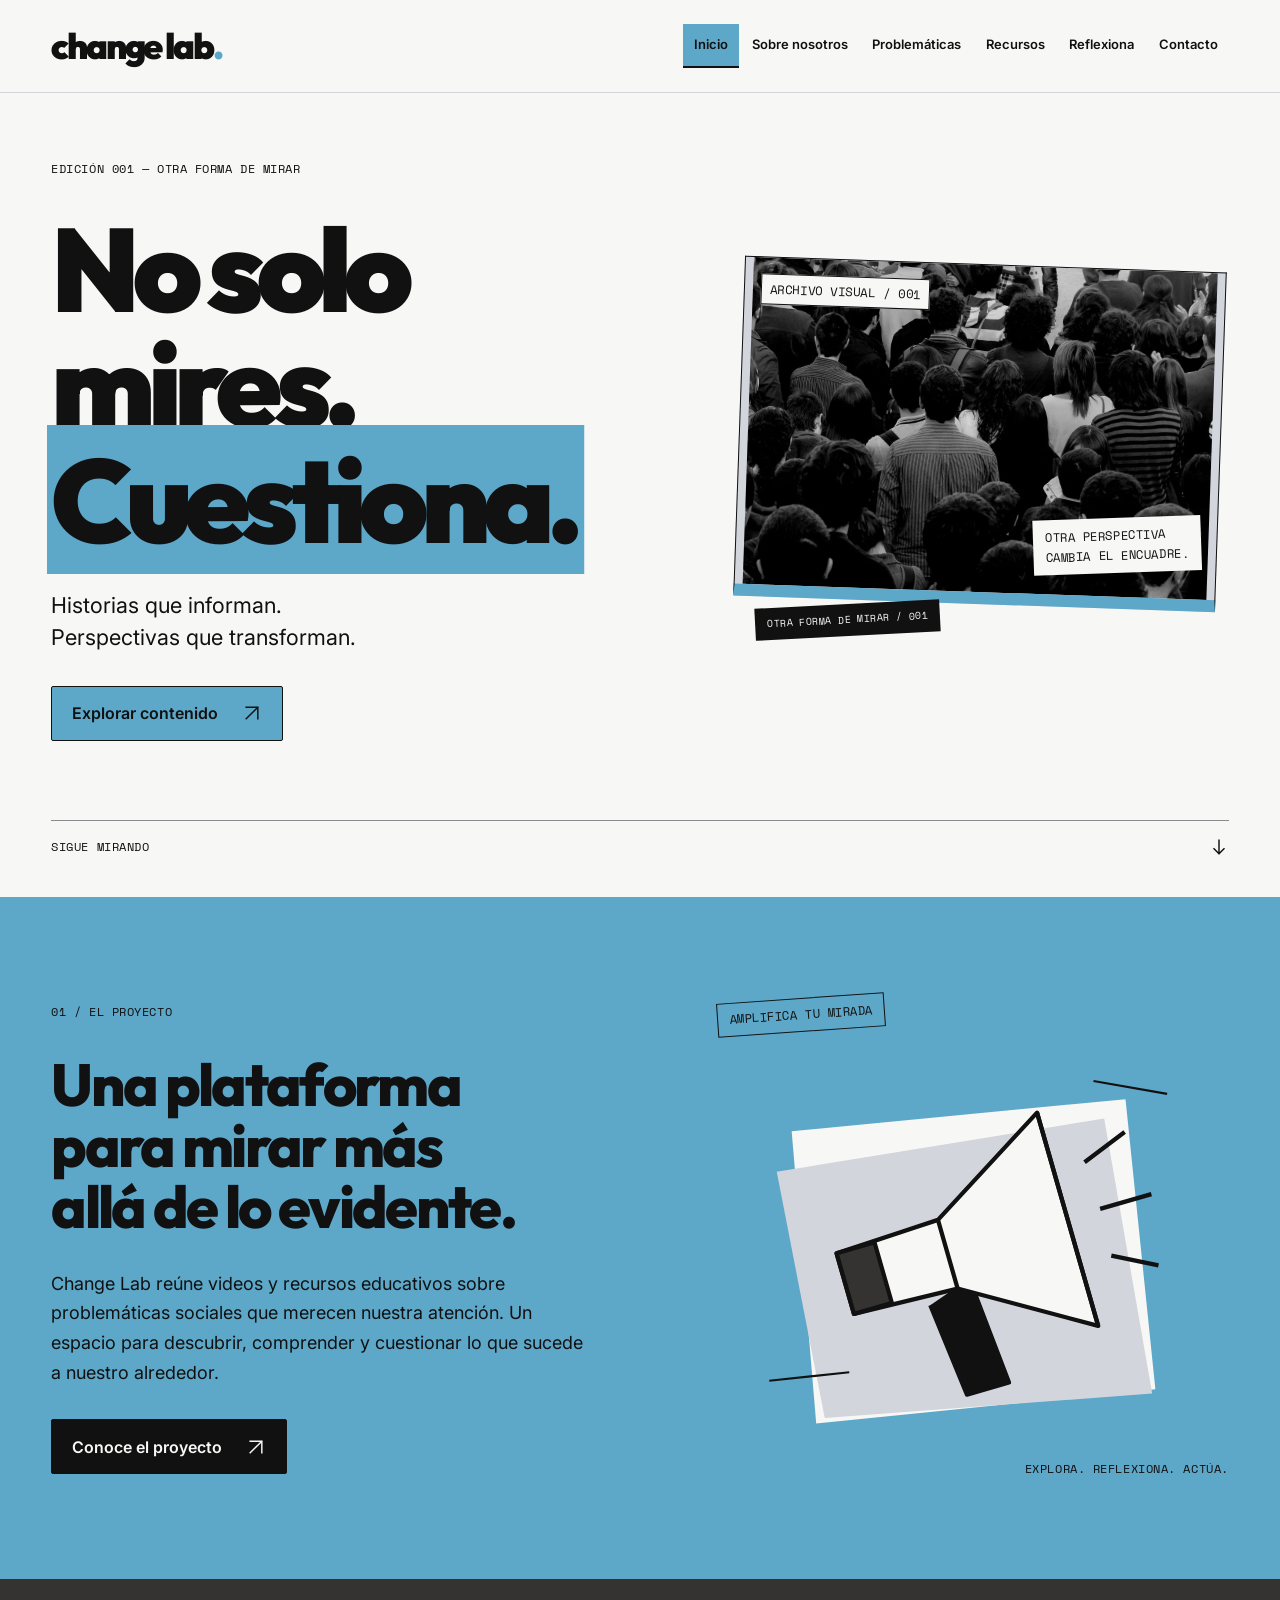
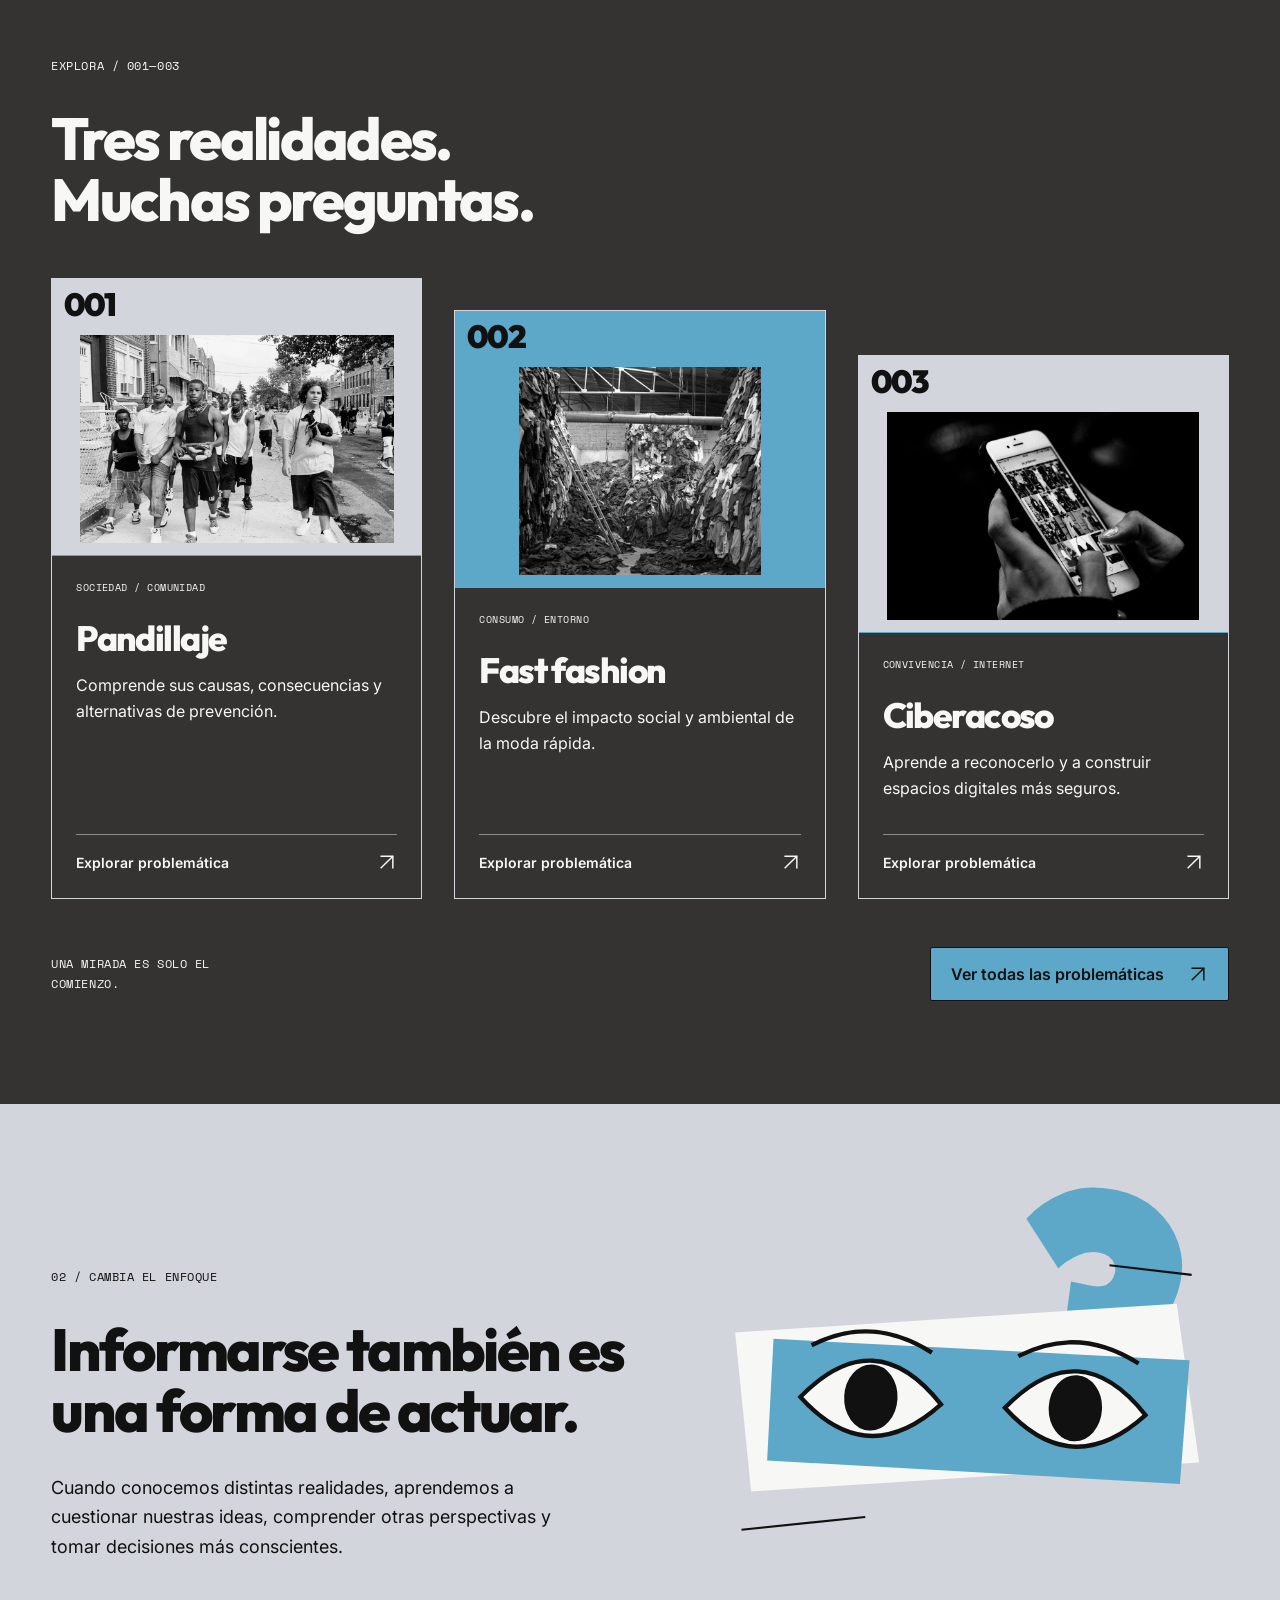
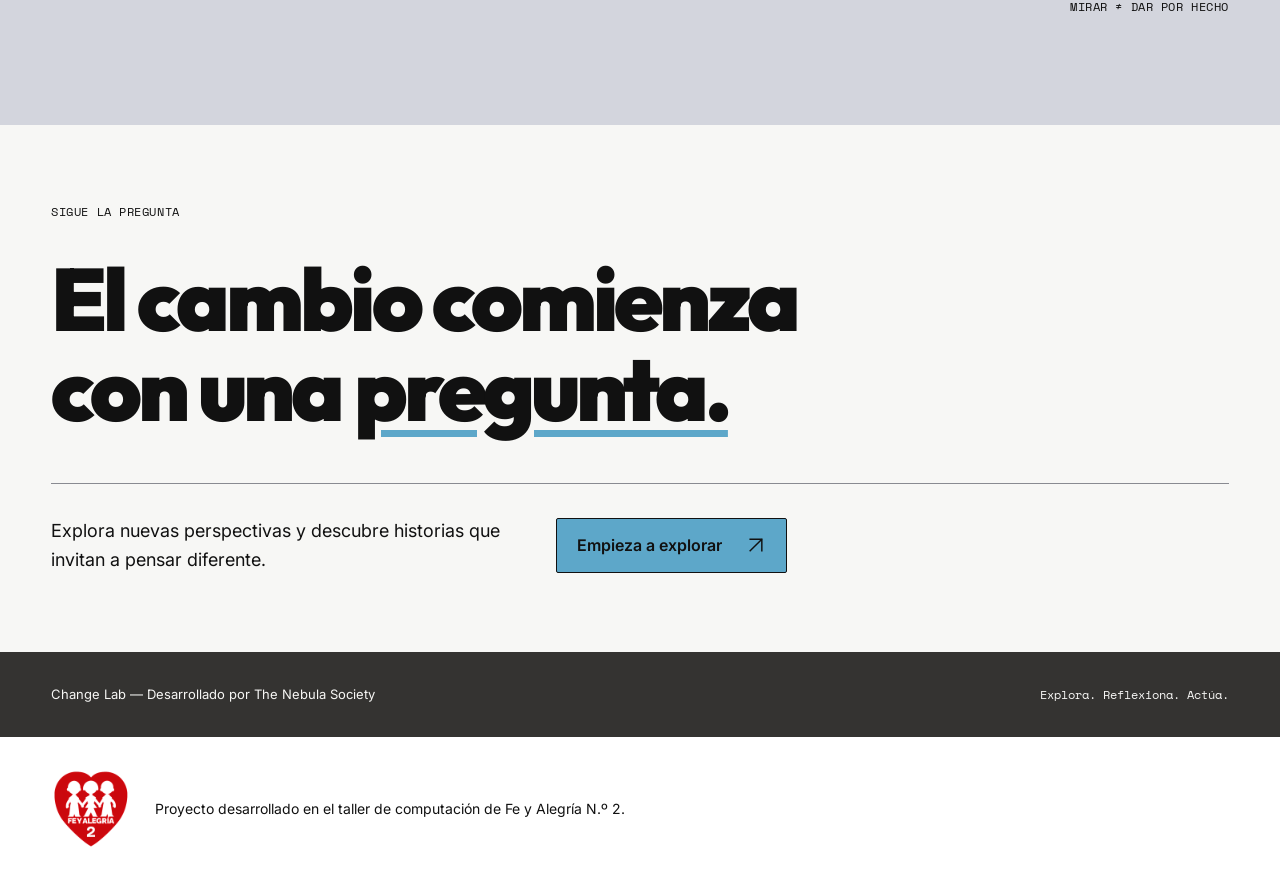
==== index.html @ 7f09cd7e "Primera version de Change Lab" ====
﻿<!doctype html>
<html lang="es">
<head>
  <meta charset="utf-8">
  <meta name="viewport" content="width=device-width, initial-scale=1">
  <meta name="description" content="Una plataforma educativa gratuita para explorar problemáticas sociales a través de contenido audiovisual. Un proyecto del equipo estudiantil The Nebula Society.">
  <meta name="theme-color" content="#F7F7F5">
  <title>Inicio — Change Lab</title>
  <link rel="preconnect" href="https://fonts.googleapis.com">
  <link rel="preconnect" href="https://fonts.gstatic.com" crossorigin>
  <link href="https://fonts.googleapis.com/css2?family=Inter:wght@400;600&amp;family=Outfit:wght@800;900&amp;family=Space+Mono:wght@400&amp;display=swap" rel="stylesheet">
  <link rel="stylesheet" href="css/styles.css">
  <link rel="stylesheet" href="css/components.css">
  <link rel="stylesheet" href="css/responsive.css">
  <link rel="stylesheet" href="css/home.css">
  <script type="module" src="js/main.js"></script>
  <script type="module" src="js/home.js"></script>
</head>
<body>
  <a class="skip-link" href="#contenido">Saltar al contenido</a>
  <header class="site-header">
    <div class="container header-inner">
      <a class="brand" href="index.html" aria-label="Change Lab — Inicio">change lab<span class="brand__dot" aria-hidden="true">.</span></a>
      <button class="menu-toggle" type="button" aria-expanded="false" aria-controls="navegacion" hidden>Menú <svg class="icon" viewBox="0 0 24 24" aria-hidden="true" focusable="false"><path d="M4 6h16M4 12h16M4 18h16"/></svg></button>
      <nav class="site-nav" id="navegacion" aria-label="Navegación principal">
        <a href="index.html" aria-current="page">Inicio</a>
        <a href="sobre-nosotros.html">Sobre nosotros</a>
        <a href="problematicas.html">Problemáticas</a>
        <a href="recursos.html">Recursos</a>
        <a href="reflexiona.html">Reflexiona</a>
        <a href="contacto.html">Contacto</a>
      </nav>
    </div>
  </header>
  <main class="home" id="contenido" tabindex="-1">
    <section class="home-hero container" aria-labelledby="page-title">
      <div class="home-hero__copy">
        <p class="eyebrow">EDICIÓN 001 — OTRA FORMA DE MIRAR</p>
        <h1 id="page-title">No solo mires.<br><span>Cuestiona.</span></h1>
        <p class="home-hero__subtitle">Historias que informan.<br>Perspectivas que transforman.</p>
        <a class="button button--primary" href="problematicas.html">Explorar contenido <svg class="icon" viewBox="0 0 24 24" aria-hidden="true" focusable="false"><path d="M5 19 19 5M5 5h14v14"/></svg></a>
      </div>
      <div class="cover-art cover-art--photo" aria-hidden="true">
        <div class="cover-art__frame">
          <img class="cover-art__photo" src="assets/images/hero/multitud-web.webp" width="1200" height="846" alt="" decoding="async" fetchpriority="high">
          <span class="label cover-art__index">ARCHIVO VISUAL / 001</span>
          <svg class="cover-art__crowd" viewBox="0 0 480 560" focusable="false">
            <defs>
              <pattern id="print-dots" width="6" height="6" patternUnits="userSpaceOnUse"><circle cx="1" cy="1" r=".7" fill="currentColor"/></pattern>
              <symbol id="crowd-person" viewBox="0 0 80 190"><circle cx="40" cy="32" r="23"/><path d="M3 190V98Q3 66 40 66T77 98V190Z"/></symbol>
            </defs>
            <path fill="var(--off-white)" d="m26 67 417-35 27 460-426 39Z"/>
            <g fill="var(--charcoal)" opacity=".8">
              <use href="#crowd-person" x="-24" y="100" width="96" height="228"/>
              <use href="#crowd-person" x="68" y="78" width="96" height="228"/>
              <use href="#crowd-person" x="162" y="65" width="96" height="228"/>
              <use href="#crowd-person" x="257" y="84" width="96" height="228"/>
              <use href="#crowd-person" x="351" y="60" width="96" height="228"/>
              <use href="#crowd-person" x="438" y="100" width="96" height="228"/>
            </g>
            <g fill="var(--ink)">
              <use href="#crowd-person" x="-55" y="268" width="120" height="285"/>
              <use href="#crowd-person" x="56" y="256" width="120" height="285"/>
              <use href="#crowd-person" x="292" y="245" width="120" height="285"/>
              <use href="#crowd-person" x="403" y="275" width="120" height="285"/>
            </g>
            <path fill="url(#print-dots)" d="M0 0h480v560H0z" opacity=".2"/>
            <use href="#crowd-person" x="162" y="214" width="140" height="332" fill="var(--blue)" transform="rotate(-5 232 380)"/>
            <path d="m151 220 24-24m-39-6 28-8m21-23 3-26" fill="none" stroke="var(--ink)" stroke-width="3"/>
          </svg>
          <span class="cover-art__caption label">Otra perspectiva<br>cambia el encuadre.</span>
        </div>
        <span class="cover-art__stamp label">OTRA FORMA DE MIRAR / 001</span>
      </div>
      <a class="scroll-cue label" href="#proyecto">Sigue mirando <svg class="icon" viewBox="0 0 24 24" aria-hidden="true" focusable="false"><path d="M12 4v16m-6-6 6 6 6-6"/></svg></a>
    </section>

    <section class="surface--blue section-shell home-intro" id="proyecto" aria-labelledby="intro-title">
      <div class="container editorial-grid" data-reveal>
        <div class="intro-copy">
          <p class="eyebrow">01 / EL PROYECTO</p>
          <h2 id="intro-title">Una plataforma para mirar más allá de lo evidente.</h2>
          <p class="section-copy">Change Lab reúne videos y recursos educativos sobre problemáticas sociales que merecen nuestra atención. Un espacio para descubrir, comprender y cuestionar lo que sucede a nuestro alrededor.</p>
          <a class="button" href="sobre-nosotros.html">Conoce el proyecto <svg class="icon" viewBox="0 0 24 24" aria-hidden="true" focusable="false"><path d="M5 19 19 5M5 5h14v14"/></svg></a>
        </div>
        <div class="megaphone-art" aria-hidden="true">
          <span class="label megaphone-art__tag">AMPLIFICA TU MIRADA</span>
          <svg viewBox="0 0 480 400" focusable="false">
            <path d="m70 93 313-30 28 272-318 32Z" fill="var(--off-white)"/>
            <path d="m56 131 307-50 45 258-307 23Z" fill="var(--fog)"/>
            <g transform="rotate(-16 240 200)" stroke="var(--ink)" stroke-width="4" stroke-linejoin="round">
              <path d="m186 243 10 90h41l-9-104" fill="var(--ink)"/>
              <path d="m115 172 100-4 117-71v208l-117-70-100-4Z" fill="var(--off-white)"/>
              <path d="M115 172h37v59h-37Z" fill="var(--charcoal)"/>
              <path d="M215 168v67m117-138v208" fill="none"/>
              <path d="m362 154 44-17m-42 63h50m-52 45 40 21" fill="none"/>
            </g>
            <path d="m49 327 75-8m229-273 69 12" stroke="var(--ink)" stroke-width="2"/>
          </svg>
          <span class="label megaphone-art__note">Explora. Reflexiona. Actúa.</span>
        </div>
      </div>
    </section>

    <section class="surface--dark section-shell home-topics" aria-labelledby="topics-title">
      <div class="container">
        <header class="topics-heading" data-reveal>
          <p class="eyebrow">EXPLORA / 001—003</p>
          <h2 id="topics-title">Tres realidades.<br>Muchas preguntas.</h2>
        </header>
        <div class="topics-grid">
          <article class="topic" data-reveal>
            <a class="card topic-card" href="problematicas.html">
              <div class="topic-art topic-art--street topic-art--photo"><img src="assets/images/problematicas/pandillaje-web.webp" width="1000" height="663" loading="lazy" decoding="async" alt="Personas caminando por una calle de un barrio; fotografía de contexto comunitario."><span class="topic-art__number" aria-hidden="true">001</span></div>
              <div class="topic-card__body"><span class="label">SOCIEDAD / COMUNIDAD</span><h3 class="card__title">Pandillaje</h3><p class="card__description">Comprende sus causas, consecuencias y alternativas de prevención.</p><span class="topic-card__link">Explorar problemática <svg class="icon" viewBox="0 0 24 24" aria-hidden="true" focusable="false"><path d="M5 19 19 5M5 5h14v14"/></svg></span></div>
            </a>
          </article>
          <article class="topic" data-reveal>
            <a class="card topic-card" href="problematicas.html">
              <div class="topic-art topic-art--fashion topic-art--photo"><img src="assets/images/problematicas/fast-fashion.jpg" width="700" height="600" loading="lazy" decoding="async" alt="Prendas y retazos textiles acumulados en un almacén."><span class="topic-art__number" aria-hidden="true">002</span></div>
              <div class="topic-card__body"><span class="label">CONSUMO / ENTORNO</span><h3 class="card__title">Fast fashion</h3><p class="card__description">Descubre el impacto social y ambiental de la moda rápida.</p><span class="topic-card__link">Explorar problemática <svg class="icon" viewBox="0 0 24 24" aria-hidden="true" focusable="false"><path d="M5 19 19 5M5 5h14v14"/></svg></span></div>
            </a>
          </article>
          <article class="topic" data-reveal>
            <a class="card topic-card" href="problematicas.html">
              <div class="topic-art topic-art--digital topic-art--photo"><img src="assets/images/problematicas/ciberacoso-web.webp" width="900" height="600" loading="lazy" decoding="async" alt="Manos utilizando un teléfono móvil con una red social."><span class="topic-art__number" aria-hidden="true">003</span></div>
              <div class="topic-card__body"><span class="label">CONVIVENCIA / INTERNET</span><h3 class="card__title">Ciberacoso</h3><p class="card__description">Aprende a reconocerlo y a construir espacios digitales más seguros.</p><span class="topic-card__link">Explorar problemática <svg class="icon" viewBox="0 0 24 24" aria-hidden="true" focusable="false"><path d="M5 19 19 5M5 5h14v14"/></svg></span></div>
            </a>
          </article>
        </div>
        <div class="topics-bottom"><span class="label">Una mirada es solo el comienzo.</span><a class="button button--primary" href="problematicas.html">Ver todas las problemáticas <svg class="icon" viewBox="0 0 24 24" aria-hidden="true" focusable="false"><path d="M5 19 19 5M5 5h14v14"/></svg></a></div>
      </div>
    </section>

    <section class="surface--fog section-shell home-reflection" aria-labelledby="reflection-title">
      <div class="container editorial-grid" data-reveal>
        <div>
          <p class="eyebrow">02 / CAMBIA EL ENFOQUE</p>
          <h2 id="reflection-title">Informarse también es una forma de actuar.</h2>
          <p class="section-copy">Cuando conocemos distintas realidades, aprendemos a cuestionar nuestras ideas, comprender otras perspectivas y tomar decisiones más conscientes.</p>
        </div>
        <div class="eyes-art" aria-hidden="true">
          <span class="eyes-art__question">?</span>
          <svg viewBox="0 0 480 360" focusable="false">
            <path d="m17 112 414-27 21 149-420 27Z" fill="var(--off-white)"/>
            <path d="m53 118 390 20-9 116-387-22Z" fill="var(--blue)"/>
            <g transform="rotate(3 240 180)" stroke="var(--ink)" stroke-width="4">
              <path d="M78 181q66-75 132 0-66 66-132 0Zm192 0q66-75 132 0-66 66-132 0Z" fill="var(--off-white)"/>
              <ellipse cx="144" cy="178" rx="23" ry="29" fill="var(--ink)"/><ellipse cx="336" cy="178" rx="23" ry="29" fill="var(--ink)"/>
              <path d="M86 132q55-32 113 1m81-1q55-32 113 1" fill="none"/>
            </g>
            <path d="m23 297 116-12m229-236 77 9" stroke="var(--ink)" stroke-width="2"/>
          </svg>
          <span class="label eyes-art__note">MIRAR ≠ DAR POR HECHO</span>
        </div>
      </div>
    </section>

    <section class="surface--paper section-shell home-closing" aria-labelledby="closing-title">
      <div class="container" data-reveal>
        <p class="eyebrow">SIGUE LA PREGUNTA</p>
        <h2 id="closing-title">El cambio comienza con una <span>pregunta.</span></h2>
        <div class="closing-bottom"><p>Explora nuevas perspectivas y descubre historias que invitan a pensar diferente.</p><a class="button button--primary" href="problematicas.html">Empieza a explorar <svg class="icon" viewBox="0 0 24 24" aria-hidden="true" focusable="false"><path d="M5 19 19 5M5 5h14v14"/></svg></a></div>
      </div>
    </section>
  </main>
  <footer class="site-footer">
    <div class="container footer-inner">
      <p>Change Lab — Desarrollado por The Nebula Society</p>
      <p class="footer-note">Explora. Reflexiona. Actúa.</p>
    </div>
    <div class="institution-credit"><div class="container institution-credit__inner"><img src="assets/images/identidad/logo-fya-web.webp" width="800" height="800" loading="lazy" decoding="async" alt="Fe y Alegría N.º 2"><p>Proyecto desarrollado en el taller de computación de Fe y Alegría N.º 2.</p></div></div>
  </footer>
</body>
</html>
---- css/styles.css ----
﻿/* CHANGE LAB — tokens oficiales y fundamentos. */
:root {
  color-scheme: light;
  --blue: #5DA7C9;
  --fog: #D3D5DD;
  --charcoal: #343331;
  --off-white: #F7F7F5;
  --ink: #111111;
  --color-bg: var(--off-white);
  --color-surface: var(--off-white);
  --color-surface-muted: var(--fog);
  --color-surface-accent: var(--blue);
  --color-surface-dark: var(--charcoal);
  --color-text: var(--ink);
  --color-muted: var(--charcoal);
  --color-on-accent: var(--ink);
  --color-on-dark: var(--off-white);
  --color-border: #898B91;
  --color-border-subtle: var(--fog);
  --color-focus: var(--ink);
  --font-body: 'Inter', 'Segoe UI', Arial, sans-serif;
  --font-display: 'Outfit', 'Arial Black', 'Segoe UI', sans-serif;
  --font-label: 'Space Mono', Consolas, monospace;
  --text-label: clamp(.6875rem, .65rem + .15vw, .8125rem);
  --text-body: clamp(1rem, .95rem + .25vw, 1.125rem);
  --text-title: clamp(2.75rem, 1.6rem + 5vw, 6.5rem);
  --radius-sm: .125rem;
  --radius-md: .25rem;
  --shadow-card: .375rem .375rem 0 var(--fog);
  --space-1: .5rem;
  --space-2: 1rem;
  --space-3: 1.5rem;
  --space-4: 2rem;
  --space-5: 3rem;
  --space-6: clamp(3rem, 6vw, 5rem);
  --space-7: clamp(4rem, 8vw, 7rem);
  --content-width: 84rem;
  --page-gutter: clamp(1.25rem, 4vw, 4rem);
  --motion-fast: 160ms;
}
* { box-sizing: border-box; }
body { margin: 0; min-height: 100vh; min-height: 100svh; display: flex; flex-direction: column; background: var(--color-bg); color: var(--color-text); font-family: var(--font-body); font-size: var(--text-body); line-height: 1.65; }
a { color: inherit; text-underline-offset: .25em; text-decoration-thickness: .08em; }
a:hover { text-decoration-thickness: .14em; }
button { font: inherit; }
:focus-visible { outline: 3px solid var(--color-focus); outline-offset: 5px; }
[hidden] { display: none !important; }
::selection { background: var(--ink); color: var(--off-white); }
.container { width: min(calc(100% - var(--page-gutter) * 2), var(--content-width)); margin-inline: auto; }
main { flex: 1; }
main:focus { outline: none; }
h1, h2, h3, p { margin: 0; }
h1, h2, h3, .section-heading { font-family: var(--font-display); font-weight: 800; line-height: 1.03; letter-spacing: -.045em; text-wrap: balance; }
h1 { max-width: 18ch; font-size: var(--text-title); overflow-wrap: anywhere; }
h2, .section-heading { font-size: clamp(2rem, 1.3rem + 3vw, 4rem); }
h3 { font-size: clamp(1.375rem, 1.1rem + 1vw, 2rem); }
.hero { padding-block: var(--space-6) var(--space-7); }
.eyebrow, .label { font-family: var(--font-label); font-size: var(--text-label); font-weight: 400; line-height: 1.6; letter-spacing: .045em; text-transform: uppercase; }
.eyebrow { margin-bottom: var(--space-4); }
.hero__slogan { margin-top: var(--space-3); font-family: var(--font-display); font-size: clamp(1.625rem, 1.25rem + 1.8vw, 3rem); font-weight: 800; line-height: 1.12; letter-spacing: -.035em; text-wrap: balance; }
.hero__description { max-width: 52ch; margin-top: var(--space-4); color: var(--color-muted); }
.hero .button { margin-top: var(--space-4); }
.hero--home { display: grid; gap: var(--space-5); }
.hero--home h1 { font-size: clamp(4rem, 2.5rem + 7vw, 10rem); font-weight: 900; letter-spacing: -.065em; }
.hero__copy { min-width: 0; }
/* Área reservada para fotografías autorizadas, sin solicitudes de imágenes vacías. */
.hero__visual { position: relative; min-height: 17rem; aspect-ratio: 4 / 3; background: var(--fog); border: 1px solid var(--color-border); isolation: isolate; }
.hero__visual::before { content: ''; position: absolute; inset: 12% -1px -1px 24%; background: var(--blue); clip-path: polygon(18% 0, 100% 10%, 100% 100%, 0 100%); z-index: -1; }
.hero__visual::after { content: ''; position: absolute; width: 30%; height: 1px; top: 10%; left: 7%; background: var(--ink); transform: rotate(-8deg); }
.hero__visual-note { position: absolute; inset: auto var(--space-3) var(--space-3); font-family: var(--font-label); font-size: var(--text-label); line-height: 1.6; }
.documentary-image { display: block; width: 100%; height: 100%; object-fit: cover; filter: grayscale(1); }
.collage-cutout { position: absolute; inset: auto 0 0 auto; max-width: 75%; max-height: 90%; object-fit: contain; }
/* Superficies reutilizables: cada variante define también el color del texto. */
.surface--blue { background: var(--blue); color: var(--ink); --color-muted: var(--ink); }
.surface--fog { background: var(--fog); color: var(--ink); --color-muted: var(--charcoal); }
.surface--paper { background: var(--off-white); color: var(--ink); --color-muted: var(--charcoal); }
.surface--dark { background: var(--charcoal); color: var(--off-white); --color-muted: var(--off-white); --color-focus: var(--off-white); }
.section-shell { padding-block: var(--space-6); }
@media (prefers-reduced-motion: reduce) {
  *, *::before, *::after { animation: none !important; transition: none !important; scroll-behavior: auto !important; }
}
---- css/components.css ----
﻿.skip-link { position: absolute; z-index: 10; top: var(--space-2); left: var(--space-2); padding: var(--space-2); background: var(--ink); color: var(--off-white); transform: translateY(-200%); }
.skip-link:focus { transform: translateY(0); outline-color: var(--blue); }
.site-header { border-bottom: 1px solid var(--color-border-subtle); background: var(--off-white); }
.header-inner { display: flex; flex-wrap: wrap; align-items: center; justify-content: space-between; gap: var(--space-3); padding-block: var(--space-3); }
.brand { display: inline-flex; align-items: center; min-height: 44px; font-family: var(--font-display); font-weight: 900; font-size: clamp(1.75rem, 1.5rem + 1vw, 2.25rem); line-height: 1; letter-spacing: -.06em; text-decoration: none; white-space: nowrap; }
.brand__dot { color: var(--blue); }
.site-nav { width: 100%; display: flex; flex-direction: column; gap: var(--space-1); }
.site-nav a { display: flex; align-items: center; min-height: 44px; padding: .5rem .7rem; border-bottom: 2px solid transparent; text-decoration: none; font-size: .8125rem; font-weight: 600; transition: background var(--motion-fast), border-color var(--motion-fast); }
.site-nav a:hover { background: var(--fog); border-color: var(--ink); }
.site-nav a[aria-current=page] { background: var(--blue); color: var(--ink); border-color: var(--ink); }
.menu-toggle { display: inline-flex; gap: var(--space-2); align-items: center; min-height: 44px; padding: .5rem .875rem; border: 1px solid var(--ink); border-radius: var(--radius-sm); background: transparent; color: var(--ink); cursor: pointer; }
.menu-toggle:hover { background: var(--fog); }
.icon { width: 1.25rem; height: 1.25rem; flex: 0 0 auto; fill: none; stroke: currentColor; stroke-width: 1.75; stroke-linecap: square; stroke-linejoin: miter; }
.button { display: inline-flex; align-items: center; justify-content: space-between; gap: var(--space-3); max-width: 100%; min-height: 48px; padding: .9rem 1.25rem; border: 1px solid var(--ink); border-radius: var(--radius-sm); background: var(--ink); color: var(--off-white); font-size: clamp(.875rem, .8rem + .25vw, 1rem); font-weight: 600; line-height: 1.5; text-decoration: none; cursor: pointer; transition: background var(--motion-fast), color var(--motion-fast); }
.button:hover { background: var(--charcoal); }
.button--primary { background: var(--blue); color: var(--ink); }
.button--primary:hover { background: var(--ink); color: var(--off-white); }
.button--secondary { background: var(--off-white); color: var(--ink); }
.button--secondary:hover { background: var(--fog); }
.text-link { font-weight: 600; text-decoration: underline; }
.text-link:hover { text-decoration-style: double; }
.label { display: inline-block; }
.label--boxed { padding: .35rem .6rem; border: 1px solid currentColor; }
.card { min-width: 0; padding: var(--space-4); border: 1px solid var(--color-border); border-radius: var(--radius-md); background: var(--color-surface); color: var(--ink); }
a.card { display: block; text-decoration: none; transition: box-shadow var(--motion-fast); }
a.card:hover { box-shadow: var(--shadow-card); }
a.card:hover .card__title { text-decoration: underline; text-underline-offset: .15em; }
.card__title { margin-bottom: var(--space-2); }
.card__description { color: var(--charcoal); }
.site-footer { background: var(--charcoal); color: var(--off-white); --color-focus: var(--off-white); }
.footer-inner { display: flex; flex-direction: column; gap: var(--space-2); padding-block: var(--space-4); font-size: .8125rem; }
.footer-note { font-family: var(--font-label); font-size: var(--text-label); }
@media (forced-colors: active) { .site-nav a[aria-current=page] { border: 2px solid LinkText; } .brand__dot { color: LinkText; } }


/* Reconocimiento institucional: una franja blanca independiente por página. */
.institution-credit { background: #FFFFFF; color: var(--ink); }
.institution-credit__inner { display: flex; align-items: center; gap: var(--space-3); padding-block: var(--space-4); }
.institution-credit img { display: block; flex: 0 0 auto; width: clamp(3.5rem, 8vw, 5rem); height: auto; aspect-ratio: 1; object-fit: contain; }
.institution-credit p { min-width: 0; max-width: 60ch; font-size: .875rem; line-height: 1.6; }
---- css/responsive.css ----
﻿/* Mobile-first: mantener 64rem alineado con navigation.js. */
@media (min-width: 40rem) {
  .footer-inner { flex-direction: row; justify-content: space-between; align-items: baseline; }
  .hero__visual { max-width: 35rem; }
}
@media (min-width: 64rem) {
  .header-inner { flex-wrap: nowrap; }
  .site-nav { width: auto; flex-direction: row; gap: .125rem; }
  .menu-toggle { display: none; }
  .hero--home { grid-template-columns: minmax(0, 1.35fr) minmax(0, 1fr); align-items: center; gap: var(--space-4); }
  .hero--home .eyebrow { max-width: 40ch; }
  .hero__visual { margin-top: var(--space-6); transform: rotate(-2deg); }
}
---- css/home.css ----
﻿/* Inicio editorial. Estilos aislados para conservar las páginas internas. */
.home { --hero-image: none; }
.home section { scroll-margin-top: var(--space-3); }
.home h2 { max-width: 18ch; }
.home-hero { display: grid; gap: var(--space-4); padding-block: var(--space-5) var(--space-3); }
.home-hero__copy { min-width: 0; position: relative; z-index: 1; }
.home-hero h1 { max-width: 11ch; font-size: clamp(3.6rem, 1.75rem + 7vw, 8.75rem); font-weight: 900; line-height: .98; letter-spacing: -.065em; }
.home-hero h1 span { display: inline; background: var(--blue); box-shadow: .07em 0 0 var(--blue), -.035em 0 0 var(--blue); }
.home-hero__subtitle { max-width: 35ch; margin-block: var(--space-4); font-size: clamp(1rem, .8rem + .7vw, 1.4rem); line-height: 1.5; }
.cover-art { position: relative; min-width: 0; margin: var(--space-2) .5rem; padding-bottom: var(--space-4); }
.cover-art__frame { position: relative; aspect-ratio: 6 / 7; max-height: 36rem; background: var(--fog); border: 1px solid var(--ink); overflow: hidden; transform: rotate(2deg); }
.cover-art__crowd { display: block; width: 100%; height: 100%; color: var(--ink); }
.cover-art__index { position: absolute; z-index: 2; top: var(--space-2); left: var(--space-2); padding: .3rem .5rem; color: var(--ink); background: var(--off-white); border: 1px solid var(--ink); }
.cover-art__caption { position: absolute; z-index: 2; bottom: var(--space-3); right: var(--space-2); background: var(--off-white); color: var(--ink); padding: .5rem .75rem; transform: rotate(-4deg); }
.cover-art__stamp { position: absolute; bottom: 0; left: var(--space-2); padding: .5rem .75rem; background: var(--ink); color: var(--off-white); transform: rotate(-3deg); font-size: .625rem; }
.scroll-cue { display: flex; align-items: center; justify-content: space-between; gap: var(--space-2); min-height: 44px; border-top: 1px solid var(--color-border); padding-block: var(--space-2); text-decoration: none; }
.scroll-cue:hover { text-decoration: underline; }
.editorial-grid { display: grid; gap: var(--space-5); align-items: center; }
.editorial-grid > * { min-width: 0; }
.section-copy { max-width: 49ch; margin-top: var(--space-4); }
.home-intro .button { margin-top: var(--space-4); }
.megaphone-art { position: relative; padding-block: var(--space-3); }
.megaphone-art svg, .eyes-art svg { width: 100%; height: auto; display: block; }
.megaphone-art__tag { position: relative; display: inline-block; padding: .4rem .7rem; border: 1px solid var(--ink); transform: rotate(-4deg); }
.megaphone-art__note { display: block; text-align: right; }
.home-topics .topics-heading { margin-bottom: var(--space-5); }
.topics-grid { display: grid; gap: var(--space-4); }
.topic { min-width: 0; }
.home .topic-card { display: flex; flex-direction: column; height: 100%; padding: 0; overflow: hidden; border-radius: 0; border-color: var(--fog); background: var(--charcoal); color: var(--off-white); transition: transform var(--motion-fast), border-color var(--motion-fast); }
.home .topic-card:hover { transform: translateY(-4px); border-color: var(--blue); box-shadow: none; }
.topic-card:focus-visible { outline-color: var(--off-white); }
.topic-card__body { display: flex; flex-direction: column; flex: 1; padding: var(--space-3); }
.topic-card__body > .label { font-size: .625rem; margin-bottom: var(--space-3); }
.topic-card .card__title { font-size: clamp(1.75rem, 1.4rem + 1vw, 2.5rem); }
.topic-card .card__description { color: var(--off-white); font-size: 1rem; margin-bottom: var(--space-4); }
.topic-card__link { display: flex; align-items: center; justify-content: space-between; gap: .5rem; margin-top: auto; padding-top: var(--space-2); border-top: 1px solid var(--color-border); font-size: .875rem; font-weight: 600; }
.topic-art { position: relative; isolation: isolate; aspect-ratio: 4 / 3; overflow: hidden; background: var(--fog); color: var(--ink); }
.topic-art::before, .topic-art::after { content: ''; position: absolute; z-index: -1; }
.topic-art--street::before { inset: 8% 12% -20% 40%; border: 2px solid var(--ink); transform: rotate(18deg); background: var(--off-white); }
.topic-art--street::after { inset: 32% 45% -10% -10%; background: var(--blue); transform: rotate(-12deg); }
.topic-art--fashion { background: var(--blue); }
.topic-art--fashion::before { inset: 15% 18%; background: var(--off-white); transform: rotate(-12deg); border: 1px solid var(--ink); }
.topic-art--fashion::after { inset: 30% -15% 24% 35%; border-block: 2px solid var(--ink); transform: rotate(30deg); }
.topic-art--digital::before { inset: 18% 13% 20%; background: var(--charcoal); border: 8px solid var(--off-white); transform: rotate(7deg); }
.topic-art--digital::after { width: 32%; height: 22%; right: 6%; top: 13%; background: var(--blue); transform: rotate(-8deg); }
.topic-art__number { position: absolute; top: .75rem; left: 1rem; font-family: var(--font-display); font-size: 3.5rem; line-height: 1; font-weight: 900; letter-spacing: -.06em; background: var(--off-white); padding-inline: .2rem; }
.topic-art__word { position: absolute; bottom: 22%; left: 7%; font-family: var(--font-label); font-size: clamp(.875rem, 1.6vw, 1.125rem); padding: .3rem .6rem; background: var(--ink); color: var(--off-white); transform: rotate(-5deg); }
.topic-art__note { position: absolute; bottom: .75rem; left: 1rem; padding: .2rem .4rem; background: var(--off-white); font-size: .625rem; }
.topics-bottom { display: flex; flex-direction: column; align-items: flex-start; justify-content: space-between; gap: var(--space-3); margin-top: var(--space-5); }
.home-reflection { overflow: clip; }
.eyes-art { position: relative; isolation: isolate; padding-block: var(--space-4); }
.eyes-art__question { position: absolute; z-index: -1; top: -8%; right: 10%; font-family: var(--font-display); font-weight: 900; font-size: clamp(12rem, 28vw, 25rem); line-height: 1; color: var(--blue); transform: rotate(12deg); }
.eyes-art__note { display: block; text-align: right; }
.home-closing h2 { max-width: 15ch; font-size: clamp(3rem, 1.5rem + 5vw, 7rem); font-weight: 900; }
.home-closing h2 span { text-decoration: underline; text-decoration-color: var(--blue); text-decoration-thickness: .08em; text-underline-offset: .1em; }
.closing-bottom { display: flex; flex-direction: column; align-items: flex-start; gap: var(--space-4); margin-top: var(--space-5); border-top: 1px solid var(--color-border); padding-top: var(--space-4); }
.closing-bottom p { max-width: 43ch; }
/* Imágenes opcionales: la capa se inserta solo tras una carga correcta. */
.local-art-image { position: absolute; inset: 0; width: 100%; height: 100%; object-fit: cover; filter: grayscale(1); z-index: 1; }
.topic-art.has-local-image > span { z-index: 2; }
.cover-art.has-local-image .cover-art__crowd, .cover-art.has-local-image .cover-art__stamp { visibility: hidden; }
.topic-art.has-local-image .topic-art__note { display: none; }
/* Solo se anima contenido ya visible: ningún fallo de JS oculta secciones. */
@keyframes editorial-arrival { from { transform: translateY(12px); } to { transform: translateY(0); } }
@media (prefers-reduced-motion: no-preference) { .is-arriving { animation: editorial-arrival 420ms ease-out both; } }
@media (min-width: 40rem) {
  .cover-art { width: min(100% - 1rem, 33rem); justify-self: center; }
  .editorial-grid { grid-template-columns: minmax(0, 1.15fr) minmax(0, 1fr); gap: var(--space-4); }
  .topics-grid { grid-template-columns: repeat(2, minmax(0, 1fr)); }
  .topics-bottom, .closing-bottom { flex-direction: row; align-items: center; }
  .topics-bottom > .label { max-width: 25ch; }
  .topics-bottom .button, .closing-bottom .button { flex-shrink: 0; }
}
@media (min-width: 64rem) {
  .home-hero { min-height: calc(100svh - 6rem); grid-template-columns: minmax(0, 1.3fr) minmax(0, 1fr); align-items: center; gap: var(--space-3) var(--space-4); }
  .cover-art { width: calc(100% - 1rem); }
  .scroll-cue { grid-column: 1 / -1; align-self: end; }
  .editorial-grid { gap: var(--space-6); }
  .topics-grid { grid-template-columns: repeat(3, minmax(0, 1fr)); }
  .topic:nth-child(2) { padding-top: var(--space-4); }
  .topic:nth-child(3) { padding-top: var(--space-6); }
  .home-topics { padding-bottom: var(--space-7); }
}
@media (max-width: 24rem) {
  .home-hero h1 { font-size: clamp(3rem, 14vw, 3.6rem); }
  .eyebrow { overflow-wrap: anywhere; }
}
@media (prefers-reduced-motion: reduce) { .home .topic-card:hover { transform: none; } }
/* La portada puede contener una figura ya tratada en azul; no eliminar su color. */
.cover-art .local-art-image { filter: none; }

/* Fotografía principal única: texto fuera de la imagen y recortes azules conservados. */
.home .cover-art--photo .cover-art__frame { aspect-ratio: 2048 / 1444; border-bottom: .75rem solid var(--blue); }
.home .cover-art__photo { display: block; width: 100%; height: 100%; object-fit: contain; filter: grayscale(1); }
.home .cover-art--photo .cover-art__crowd { display: none; }

/* Fotografías únicas del Inicio: encuadre completo y numeración fuera de la imagen. */
.home .topic-art--photo { padding: 3.5rem .75rem .75rem; border-bottom: 1px solid var(--blue); }
.home .topic-art--photo::before, .home .topic-art--photo::after { content: none; }
.home .topic-art--photo > img { display: block; width: 100%; height: 100%; object-fit: contain; filter: grayscale(1); }
.home .topic-art--photo .topic-art__number { top: .6rem; left: .75rem; font-size: 2rem; background: transparent; padding: 0; }
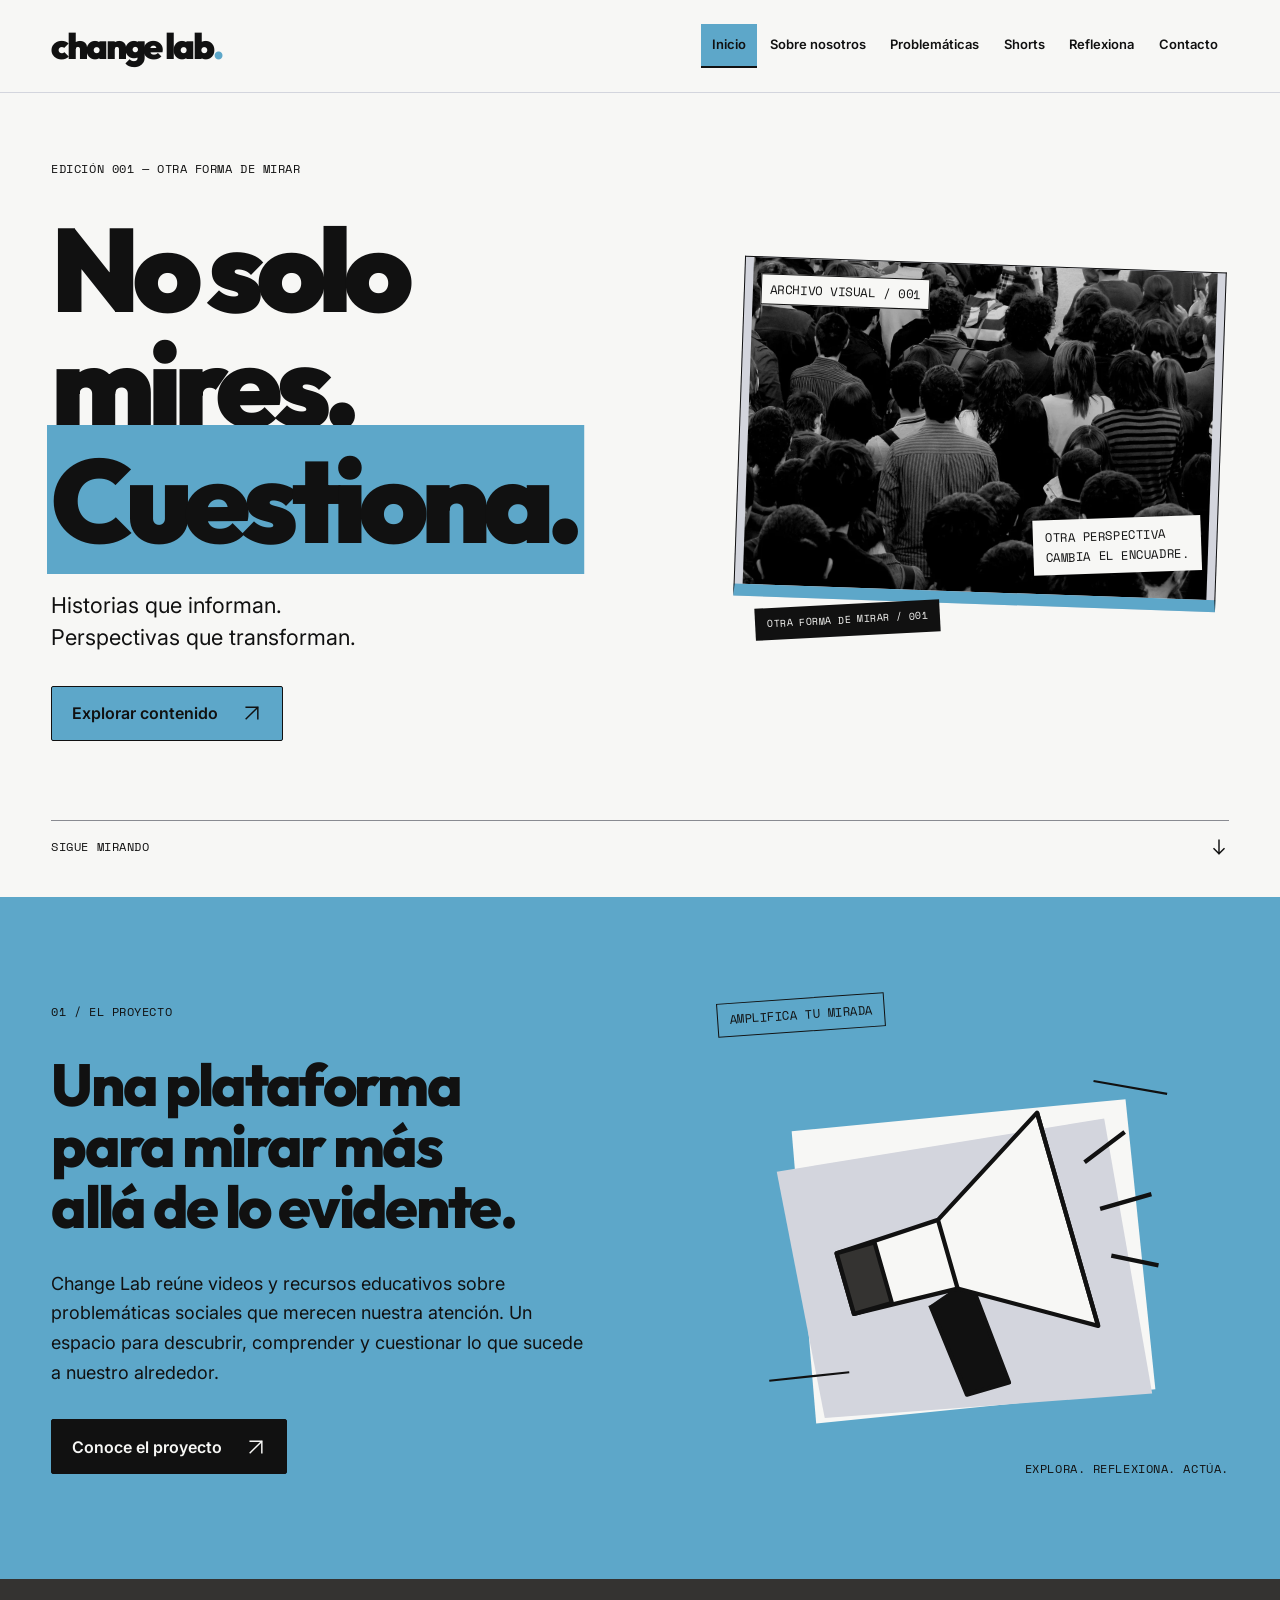
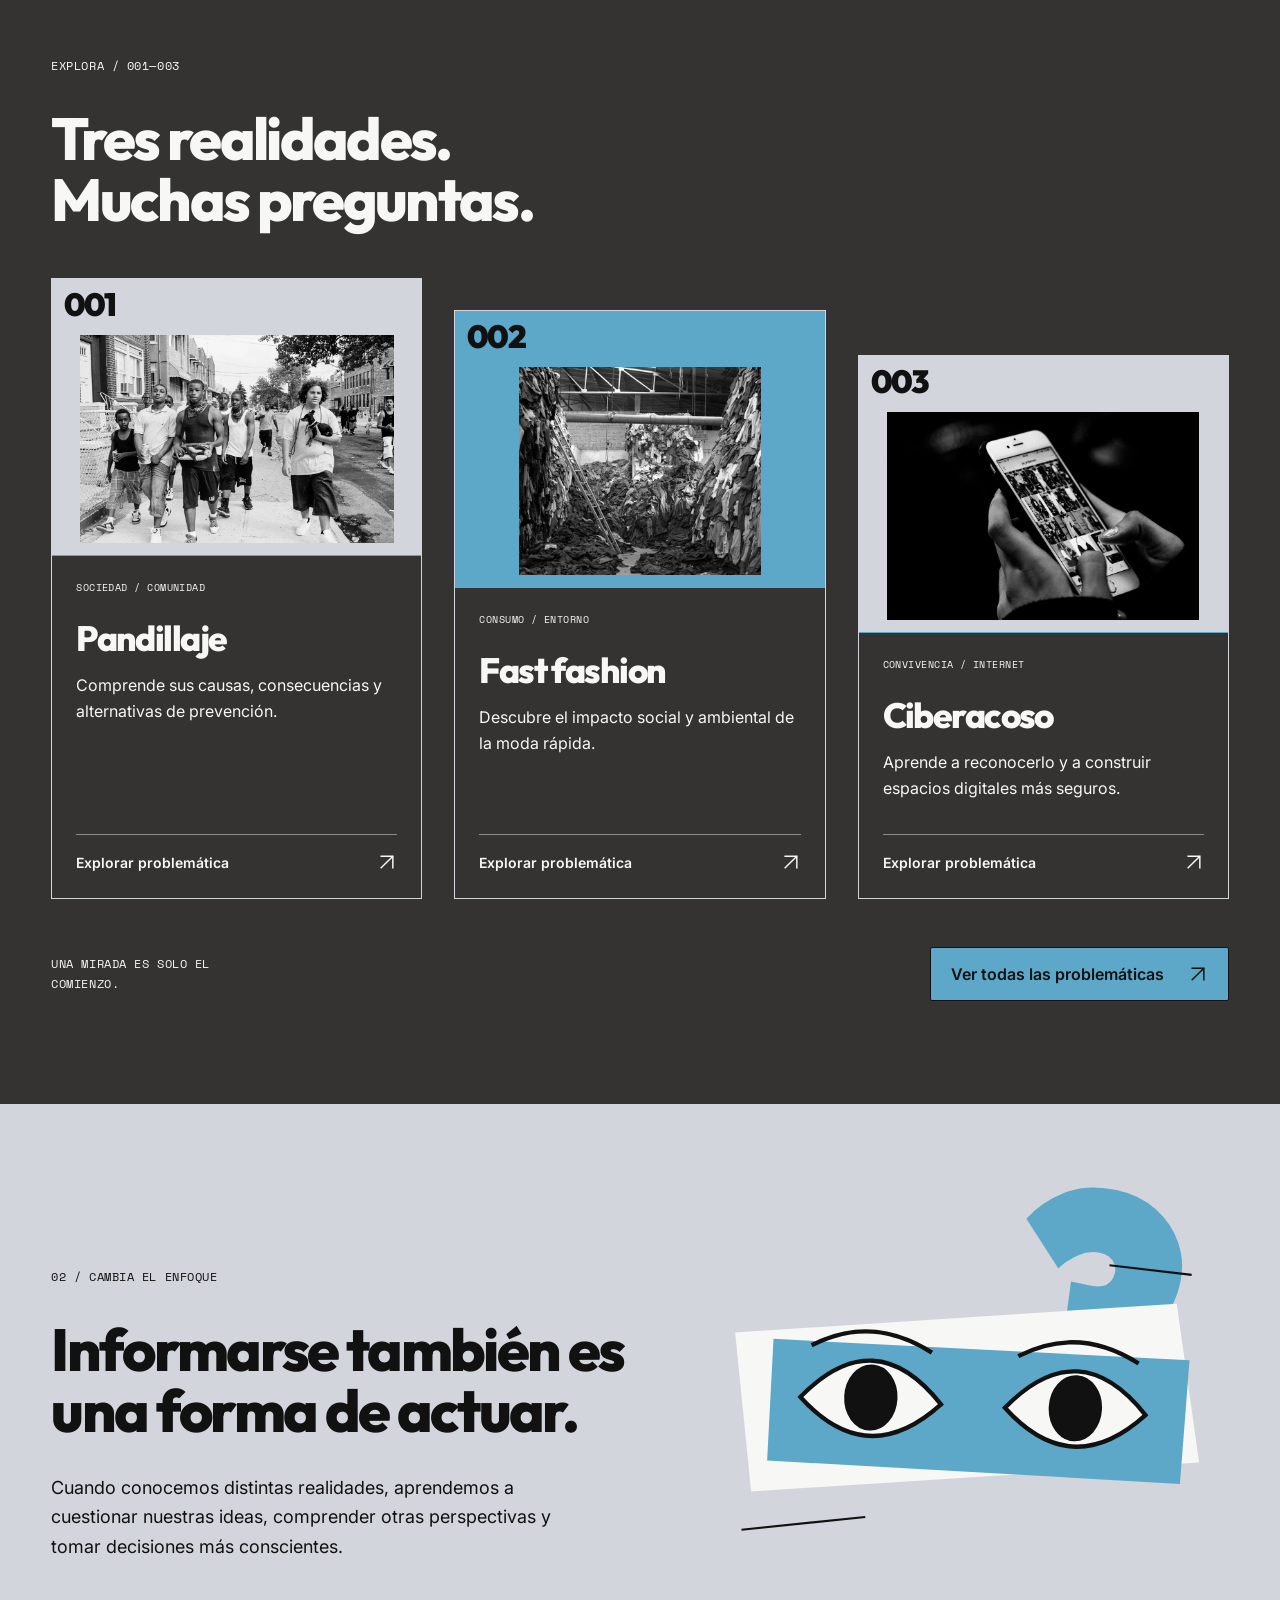
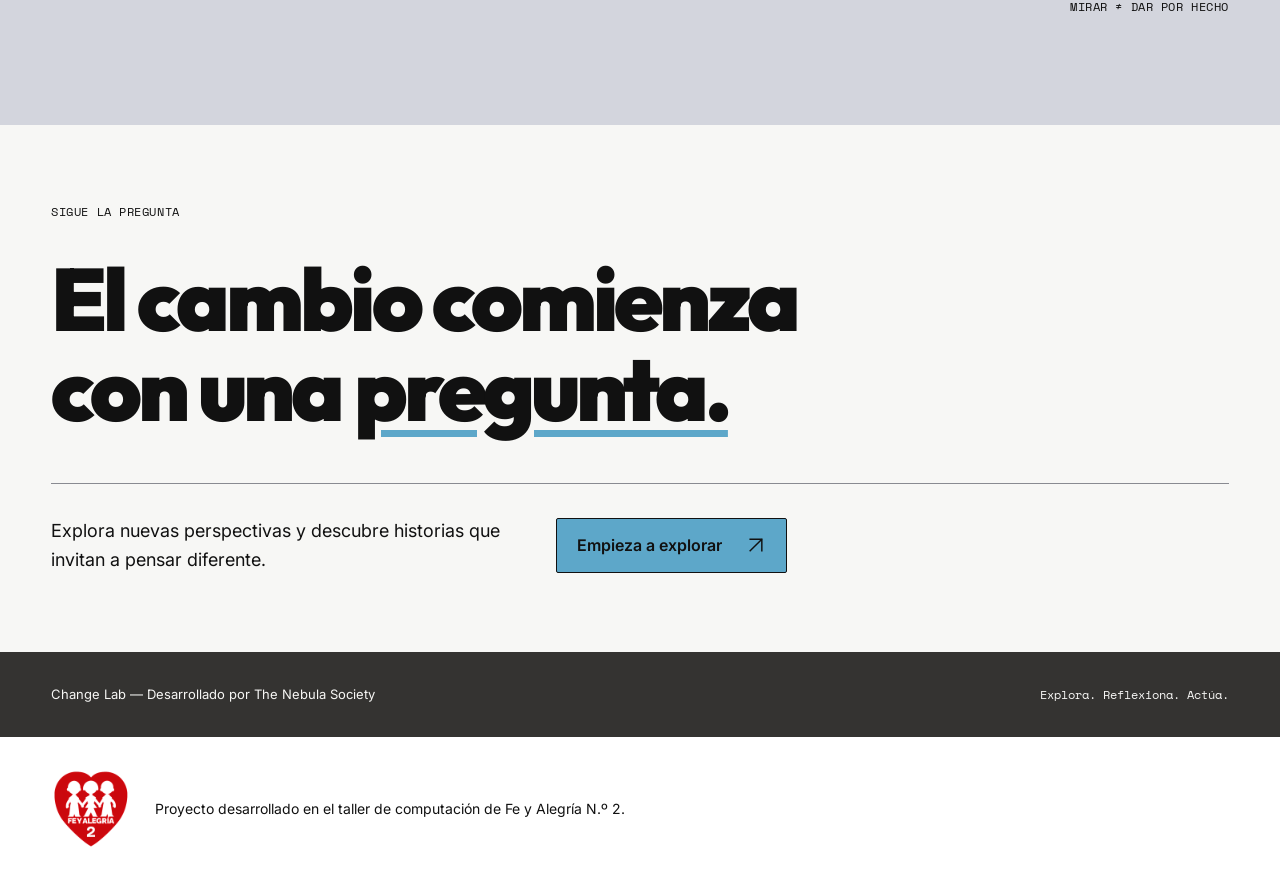
==== commit 27fa49c9: "Mejorar Change Lab Shorts estilo Reels" ====
--- a/index.html
+++ b/index.html
@@ -26,7 +26,7 @@
         <a href="index.html" aria-current="page">Inicio</a>
         <a href="sobre-nosotros.html">Sobre nosotros</a>
         <a href="problematicas.html">Problemáticas</a>
-        <a href="recursos.html">Recursos</a>
+        <a href="shorts.html">Shorts</a>
         <a href="reflexiona.html">Reflexiona</a>
         <a href="contacto.html">Contacto</a>
       </nav>
